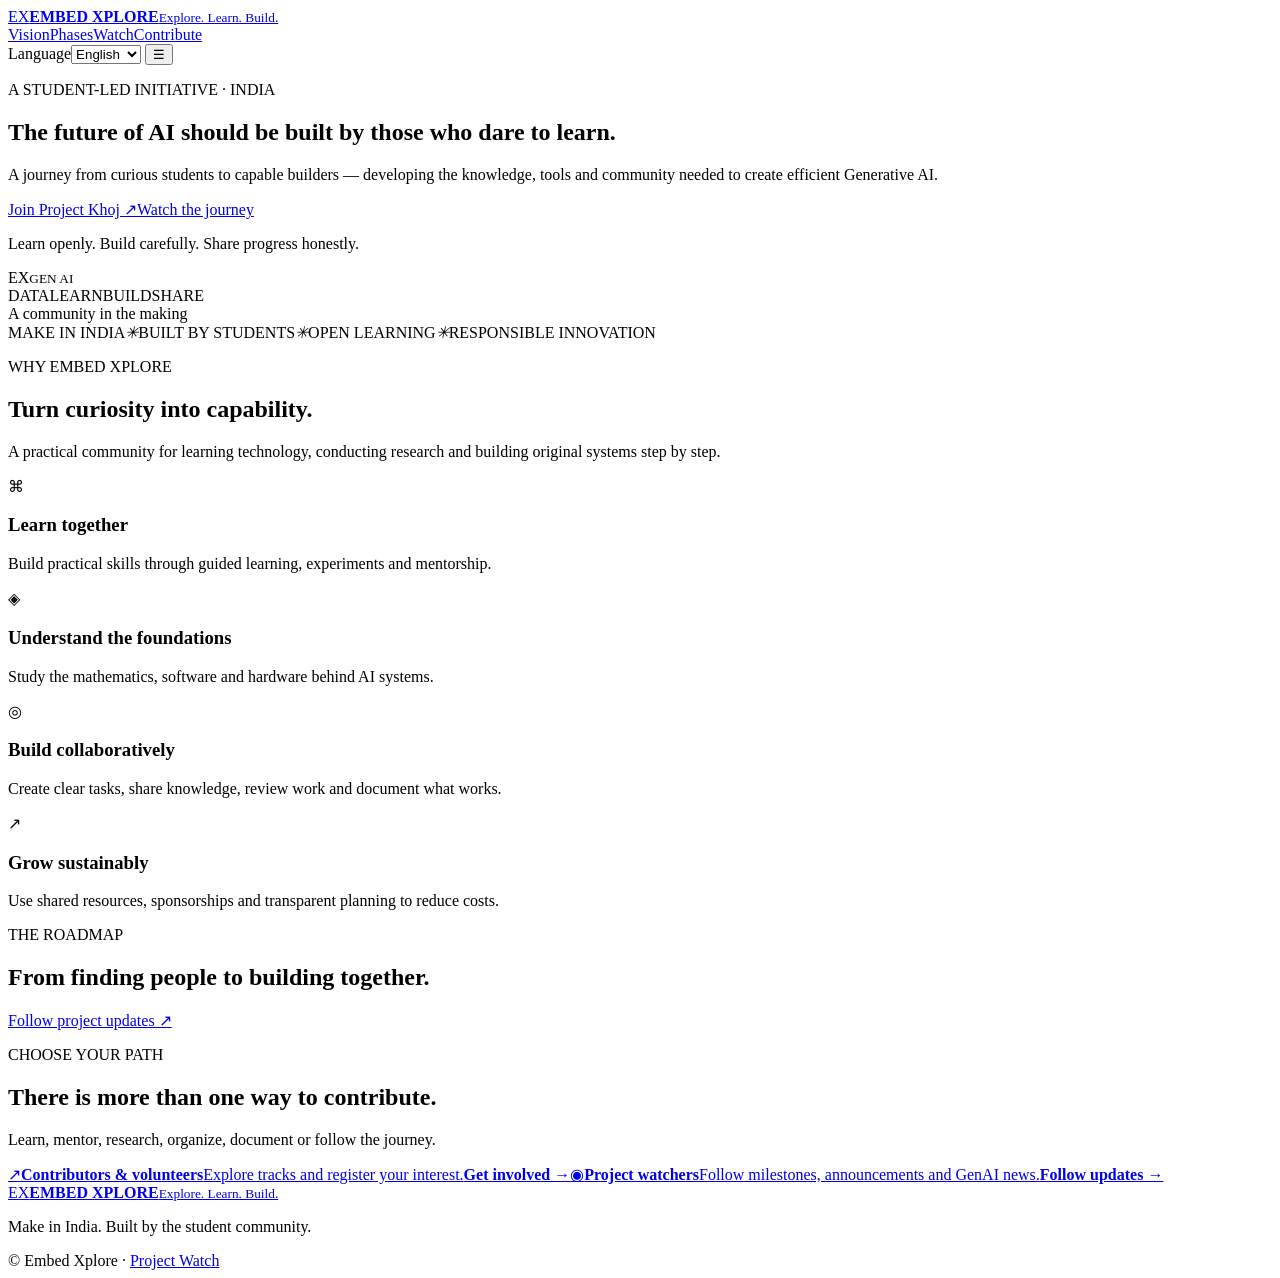
==== index.html @ 394c9fb5 "Add index.html for Embed Xplore website" ====
<!doctype html>
<html lang="en">
<head>
  <meta charset="utf-8"><meta name="viewport" content="width=device-width, initial-scale=1">
  <meta name="description" content="Embed Xplore — a student-led initiative to learn, research and build efficient Generative AI.">
  <title>Embed Xplore | Build the future of AI together</title><link rel="stylesheet" href="styles.css">
</head>
<body>
<header class="site-header">
  <a class="brand" href="index.html" aria-label="Embed Xplore home"><span class="brand-mark">EX</span><span><strong>EMBED XPLORE</strong><small>Explore. Learn. Build.</small></span></a>
  <nav class="main-nav" aria-label="Main navigation"><a href="#vision" data-i18n="navVision">Vision</a><a href="#phases" data-i18n="navPhases">Phases</a><a href="watch.html" data-i18n="navWatch">Watch</a><a href="contribute.html" class="nav-cta" data-i18n="navJoin">Contribute</a></nav>
  <label class="language-control"><span class="sr-only">Language</span><select id="languageSelect" aria-label="Choose language"><option value="en">English</option><option value="hi">हिन्दी</option><option value="pa">ਪੰਜਾਬੀ</option><option value="hinglish">Hinglish</option></select></label>
  <button class="menu-toggle" id="menuToggle" aria-label="Toggle navigation">☰</button>
</header>
<main>
<section class="hero"><div class="hero-copy"><p class="eyebrow"><span class="pulse"></span><span data-i18n="eyebrow">A STUDENT-LED INITIATIVE · INDIA</span></p><h1 data-i18n="heroTitle">The future of AI should be built by those who dare to learn.</h1><p class="hero-lede" data-i18n="heroText">A journey from curious students to capable builders — developing the knowledge, tools and community needed to create efficient Generative AI.</p><div class="hero-actions"><a class="button button-primary" href="contribute.html" data-i18n="joinKhoj">Join Project Khoj ↗</a><a class="button button-secondary" href="watch.html" data-i18n="watchJourney">Watch the journey</a></div><p class="hero-note" data-i18n="heroNote">Learn openly. Build carefully. Share progress honestly.</p></div>
<div class="hero-art" aria-label="Abstract AI network illustration"><div class="orbit orbit-one"></div><div class="orbit orbit-two"></div><div class="core-chip"><span>EX</span><small>GEN AI</small></div><span class="node node-a">DATA</span><span class="node node-b">LEARN</span><span class="node node-c">BUILD</span><span class="node node-d">SHARE</span><div class="art-caption"><span class="live-dot"></span><span data-i18n="artCaption">A community in the making</span></div></div></section>
<section class="ticker"><span>MAKE IN INDIA</span><i>✳</i><span>BUILT BY STUDENTS</span><i>✳</i><span>OPEN LEARNING</span><i>✳</i><span>RESPONSIBLE INNOVATION</span></section>
<section class="section" id="vision"><div class="section-heading"><p class="eyebrow" data-i18n="visionEyebrow">WHY EMBED XPLORE</p><h2 data-i18n="visionTitle">Turn curiosity into capability.</h2><p data-i18n="visionText">A practical community for learning technology, conducting research and building original systems step by step.</p></div><div class="feature-grid">
<article class="feature-card"><div class="feature-icon">⌘</div><h3 data-i18n="f1Title">Learn together</h3><p data-i18n="f1Text">Build practical skills through guided learning, experiments and mentorship.</p></article>
<article class="feature-card"><div class="feature-icon">◈</div><h3 data-i18n="f2Title">Understand the foundations</h3><p data-i18n="f2Text">Study the mathematics, software and hardware behind AI systems.</p></article>
<article class="feature-card"><div class="feature-icon">◎</div><h3 data-i18n="f3Title">Build collaboratively</h3><p data-i18n="f3Text">Create clear tasks, share knowledge, review work and document what works.</p></article>
<article class="feature-card"><div class="feature-icon">↗</div><h3 data-i18n="f4Title">Grow sustainably</h3><p data-i18n="f4Text">Use shared resources, sponsorships and transparent planning to reduce costs.</p></article></div></section>
<section class="section phase-section" id="phases"><div class="section-heading section-heading-row"><div><p class="eyebrow" data-i18n="phaseEyebrow">THE ROADMAP</p><h2 data-i18n="phaseTitle">From finding people to building together.</h2></div><a class="text-link" href="watch.html" data-i18n="allUpdates">Follow project updates ↗</a></div><div class="phase-grid" id="phaseGrid"></div></section>
<section class="split-cta"><div><p class="eyebrow" data-i18n="choosePath">CHOOSE YOUR PATH</p><h2 data-i18n="ctaTitle">There is more than one way to contribute.</h2><p data-i18n="ctaText">Learn, mentor, research, organize, document or follow the journey.</p></div><div class="cta-cards"><a class="path-card" href="contribute.html"><span class="path-symbol">↗</span><strong data-i18n="contributorTitle">Contributors & volunteers</strong><span data-i18n="contributorText">Explore tracks and register your interest.</span><b data-i18n="getInvolved">Get involved →</b></a><a class="path-card" href="watch.html"><span class="path-symbol">◉</span><strong data-i18n="watcherTitle">Project watchers</strong><span data-i18n="watcherText">Follow milestones, announcements and GenAI news.</span><b data-i18n="followUpdates">Follow updates →</b></a></div></section>
</main><footer class="site-footer"><a class="brand" href="index.html"><span class="brand-mark">EX</span><span><strong>EMBED XPLORE</strong><small>Explore. Learn. Build.</small></span></a><p data-i18n="footerLine">Make in India. Built by the student community.</p><span>© <span id="year"></span> Embed Xplore · <a href="watch.html">Project Watch</a></span></footer><script src="app.js"></script></body></html>
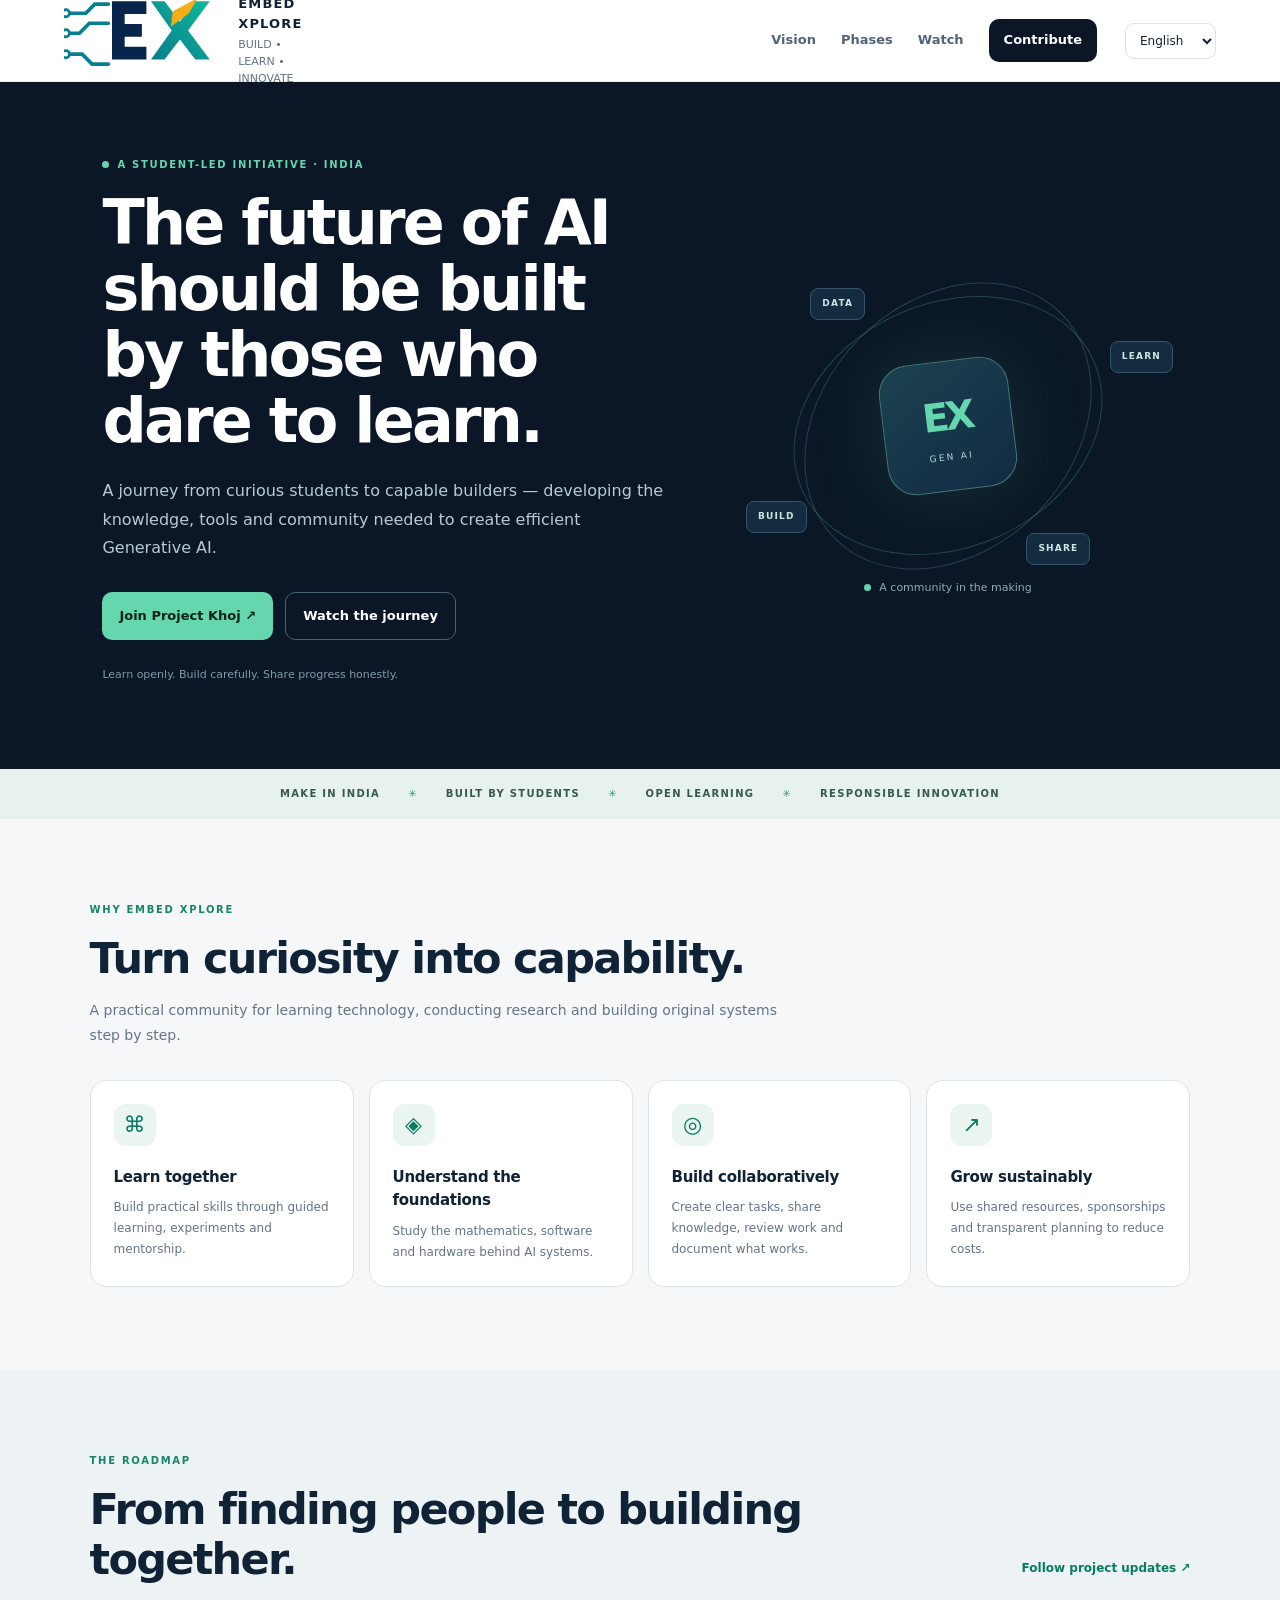
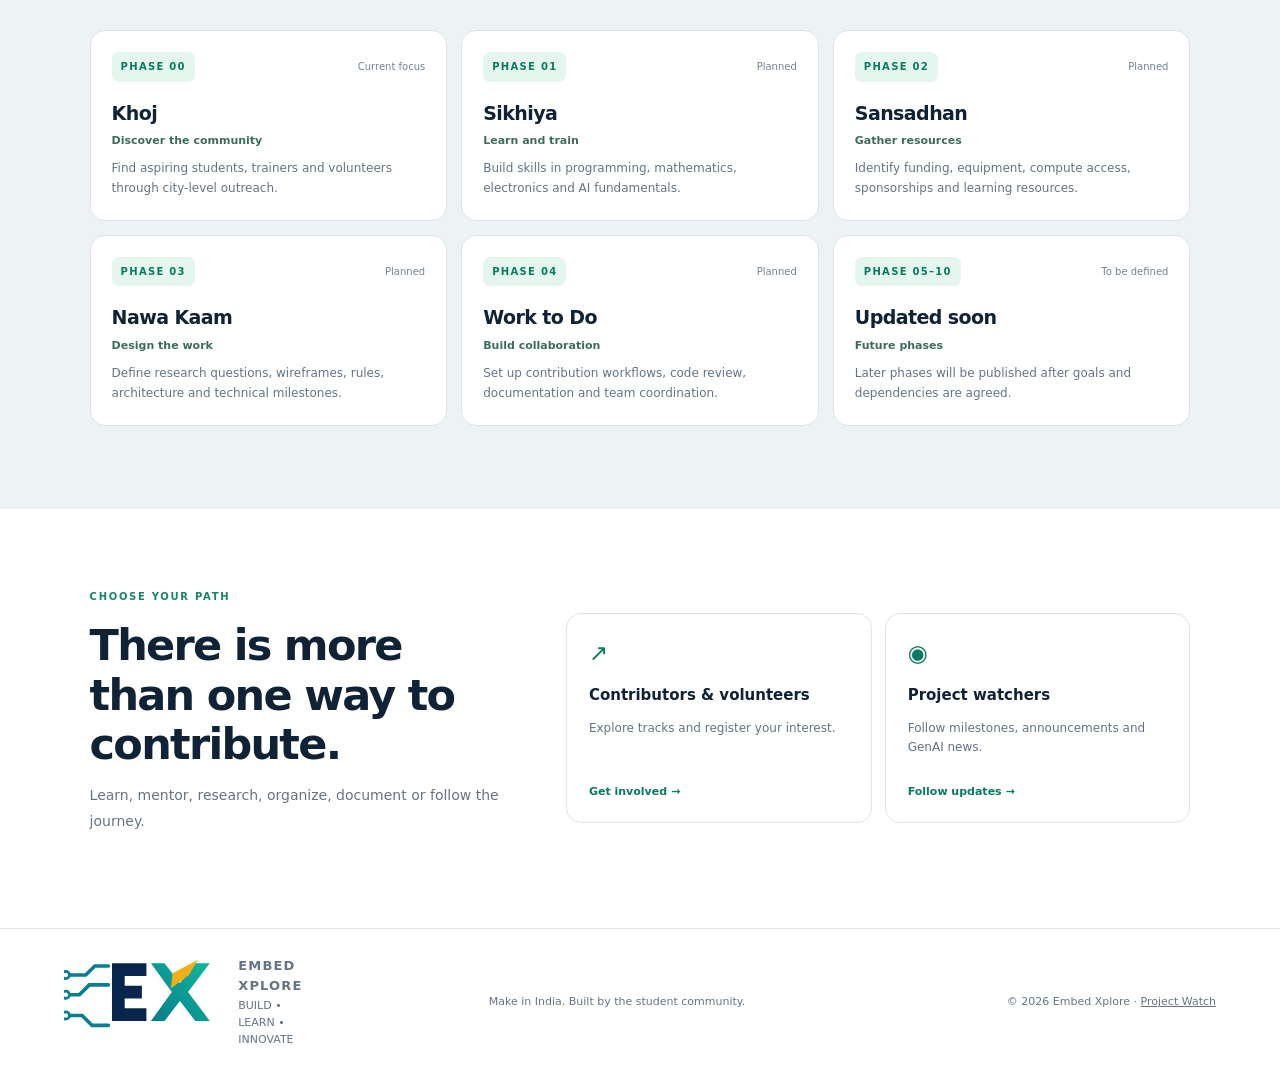
==== commit 3e7c3a83: "Apply selected Embed Xplore brand identity" ====
--- a/index.html
+++ b/index.html
@@ -7,7 +7,7 @@
 </head>
 <body>
 <header class="site-header">
-  <a class="brand" href="index.html" aria-label="Embed Xplore home"><span class="brand-mark">EX</span><span><strong>EMBED XPLORE</strong><small>Explore. Learn. Build.</small></span></a>
+  <a class="brand" href="index.html" aria-label="Embed Xplore home"><img class="brand-mark-img" src="assets/embed-xplore-mark.svg" alt="" aria-hidden="true"><span><strong>EMBED XPLORE</strong><small>BUILD • LEARN • INNOVATE</small></span></a>
   <nav class="main-nav" aria-label="Main navigation"><a href="#vision" data-i18n="navVision">Vision</a><a href="#phases" data-i18n="navPhases">Phases</a><a href="watch.html" data-i18n="navWatch">Watch</a><a href="contribute.html" class="nav-cta" data-i18n="navJoin">Contribute</a></nav>
   <label class="language-control"><span class="sr-only">Language</span><select id="languageSelect" aria-label="Choose language"><option value="en">English</option><option value="hi">हिन्दी</option><option value="pa">ਪੰਜਾਬੀ</option><option value="hinglish">Hinglish</option></select></label>
   <button class="menu-toggle" id="menuToggle" aria-label="Toggle navigation">☰</button>
@@ -23,4 +23,4 @@
 <article class="feature-card"><div class="feature-icon">↗</div><h3 data-i18n="f4Title">Grow sustainably</h3><p data-i18n="f4Text">Use shared resources, sponsorships and transparent planning to reduce costs.</p></article></div></section>
 <section class="section phase-section" id="phases"><div class="section-heading section-heading-row"><div><p class="eyebrow" data-i18n="phaseEyebrow">THE ROADMAP</p><h2 data-i18n="phaseTitle">From finding people to building together.</h2></div><a class="text-link" href="watch.html" data-i18n="allUpdates">Follow project updates ↗</a></div><div class="phase-grid" id="phaseGrid"></div></section>
 <section class="split-cta"><div><p class="eyebrow" data-i18n="choosePath">CHOOSE YOUR PATH</p><h2 data-i18n="ctaTitle">There is more than one way to contribute.</h2><p data-i18n="ctaText">Learn, mentor, research, organize, document or follow the journey.</p></div><div class="cta-cards"><a class="path-card" href="contribute.html"><span class="path-symbol">↗</span><strong data-i18n="contributorTitle">Contributors & volunteers</strong><span data-i18n="contributorText">Explore tracks and register your interest.</span><b data-i18n="getInvolved">Get involved →</b></a><a class="path-card" href="watch.html"><span class="path-symbol">◉</span><strong data-i18n="watcherTitle">Project watchers</strong><span data-i18n="watcherText">Follow milestones, announcements and GenAI news.</span><b data-i18n="followUpdates">Follow updates →</b></a></div></section>
-</main><footer class="site-footer"><a class="brand" href="index.html"><span class="brand-mark">EX</span><span><strong>EMBED XPLORE</strong><small>Explore. Learn. Build.</small></span></a><p data-i18n="footerLine">Make in India. Built by the student community.</p><span>© <span id="year"></span> Embed Xplore · <a href="watch.html">Project Watch</a></span></footer><script src="app.js"></script></body></html>+</main><footer class="site-footer"><a class="brand" href="index.html"><img class="brand-mark-img" src="assets/embed-xplore-mark.svg" alt="" aria-hidden="true"><span><strong>EMBED XPLORE</strong><small>BUILD • LEARN • INNOVATE</small></span></a><p data-i18n="footerLine">Make in India. Built by the student community.</p><span>© <span id="year"></span> Embed Xplore · <a href="watch.html">Project Watch</a></span></footer><script src="app.js"></script></body></html>
--- a/styles.css
+++ b/styles.css
@@ -0,0 +1 @@
+:root{--ink:#102235;--navy:#0b1726;--navy2:#122a43;--teal:#65d6ad;--paper:#f5f7f8;--muted:#637487;--line:#dce4e9;--pale:#eaf5f1;--shadow:0 18px 50px rgba(16,34,53,.08);font-family:Inter,ui-sans-serif,system-ui,-apple-system,"Segoe UI",sans-serif;color:var(--ink);background:var(--paper);font-synthesis:none}*{box-sizing:border-box}html{scroll-behavior:smooth}body{margin:0;line-height:1.55}a{color:inherit;text-decoration:none}button,input,select,textarea{font:inherit}.sr-only{position:absolute;width:1px;height:1px;padding:0;margin:-1px;overflow:hidden;clip:rect(0,0,0,0);white-space:nowrap;border:0}.site-header{height:82px;padding:0 clamp(20px,5vw,76px);display:flex;align-items:center;gap:28px;background:#fff;border-bottom:1px solid #e7ecef;position:sticky;top:0;z-index:20}.brand{display:flex;align-items:center;gap:11px;min-width:max-content}.brand-mark{width:42px;height:42px;display:grid;place-items:center;border-radius:12px;background:var(--navy2);color:var(--teal);font-size:15px;font-weight:850;letter-spacing:-1px}.brand strong{display:block;letter-spacing:.09em;font-size:13px}.brand small{display:block;font-size:11px;color:var(--muted);margin-top:1px}.main-nav{display:flex;align-items:center;gap:25px;margin-left:auto;font-size:13px;font-weight:650}.main-nav a:not(.nav-cta){color:#516477}.main-nav a:hover,.text-link:hover{color:#087b60}.nav-cta{padding:11px 15px;border-radius:10px;background:var(--navy);color:white}.language-control select{border:1px solid var(--line);border-radius:9px;background:#fff;padding:9px 10px;color:var(--ink);max-width:135px;font-size:12px}.menu-toggle{display:none;border:1px solid var(--line);background:#fff;border-radius:8px;padding:8px 11px}.hero{background:var(--navy);color:#fff;min-height:530px;padding:75px clamp(24px,8vw,120px);display:grid;grid-template-columns:1.1fr .9fr;align-items:center;gap:55px;overflow:hidden}.hero-copy{max-width:650px}.eyebrow{font-size:10px;font-weight:800;letter-spacing:.17em;color:#168568;margin:0 0 17px}.hero .eyebrow,.page-hero .eyebrow{color:var(--teal)}.pulse,.live-dot,.status-dot{display:inline-block;width:7px;height:7px;background:var(--teal);border-radius:50%;margin-right:8px}.hero h1,.page-hero h1{font-size:clamp(37px,5vw,62px);line-height:1.07;letter-spacing:-.045em;margin:0 0 22px;max-width:720px}.hero-lede,.page-hero>p:not(.eyebrow){font-size:16px;color:#b9c9d6;max-width:620px;line-height:1.8}.hero-actions{display:flex;gap:12px;flex-wrap:wrap;margin-top:29px}.button{border:0;display:inline-flex;align-items:center;justify-content:center;gap:12px;border-radius:10px;padding:13px 17px;font-size:13px;font-weight:750;cursor:pointer;transition:transform .15s}.button:hover{transform:translateY(-1px)}.button-primary{background:var(--teal);color:#09231c}.button-secondary{border:1px solid #496075;color:#fff;background:transparent}.hero-note{margin-top:26px;color:#8299aa;font-size:11px}.hero-art{height:340px;position:relative;display:grid;place-items:center}.orbit{position:absolute;border:1px solid rgba(101,214,173,.25);border-radius:50%;transform:rotate(-24deg)}.orbit-one{width:320px;height:245px}.orbit-two{width:250px;height:320px;transform:rotate(45deg);border-color:rgba(113,166,208,.28)}.core-chip{width:130px;height:130px;border:1px solid #417b76;border-radius:29px;background:linear-gradient(145deg,#1b4250,#122a43);box-shadow:0 0 75px #65d6ad24;display:flex;flex-direction:column;align-items:center;justify-content:center;gap:4px;transform:rotate(-7deg);z-index:1}.core-chip span{font-size:39px;font-weight:850;color:var(--teal);letter-spacing:-4px}.core-chip small{font-size:9px;letter-spacing:.25em;color:#b7d7d1}.node{position:absolute;border:1px solid #35566b;background:#132c40;color:#cce5e0;padding:8px 11px;border-radius:8px;font-size:9px;letter-spacing:.13em;font-weight:800}.node-a{top:32px;left:20%}.node-b{top:85px;right:1%}.node-c{bottom:63px;left:6%}.node-d{bottom:31px;right:19%}.art-caption{position:absolute;bottom:0;color:#92a9b8;font-size:11px}.ticker{display:flex;justify-content:center;align-items:center;gap:28px;flex-wrap:wrap;background:#e7f2ee;padding:17px 20px;font-size:10px;font-weight:850;letter-spacing:.13em;color:#36594f}.ticker i{font-style:normal;color:#1e9a77}.section{padding:83px clamp(22px,7vw,100px)}.section-heading{max-width:690px;margin-bottom:32px}.section-heading h2,.split-cta h2,.newsletter h2{font-size:clamp(29px,3.6vw,43px);line-height:1.15;letter-spacing:-.04em;margin:0 0 14px}.section-heading>p:not(.eyebrow),.split-cta p:not(.eyebrow),.newsletter p:not(.eyebrow){color:var(--muted);font-size:14px;line-height:1.8}.feature-grid{display:grid;grid-template-columns:repeat(4,1fr);gap:15px}.feature-card{background:#fff;border:1px solid var(--line);border-radius:16px;padding:23px;min-height:205px}.feature-icon{width:42px;height:42px;border-radius:12px;background:var(--pale);color:#087b60;display:grid;place-items:center;font-size:22px;margin-bottom:20px}.feature-card h3,.track-list h3{font-size:15px;margin:0 0 8px;letter-spacing:-.02em}.feature-card p,.track-list p{font-size:12px;color:var(--muted);line-height:1.75;margin:0}.phase-section,.news-section{background:#edf2f4}.section-heading-row{display:flex;justify-content:space-between;align-items:end;gap:25px;max-width:none}.text-link{font-size:12px;font-weight:800;white-space:nowrap;color:#087b60;margin-bottom:20px}.phase-grid{display:grid;grid-template-columns:repeat(3,1fr);gap:14px}.phase-card{border:1px solid var(--line);background:#fff;border-radius:15px;padding:21px;min-height:180px}.phase-top{display:flex;justify-content:space-between;align-items:center;margin-bottom:17px}.phase-number{font-size:10px;font-weight:850;letter-spacing:.13em;color:#087b60;background:#e5f6ef;padding:7px 9px;border-radius:7px}.phase-status{font-size:10px;color:#718293}.phase-card h3{font-size:19px;margin:0 0 4px;letter-spacing:-.03em}.phase-subtitle{font-size:11px;font-weight:750;color:#3d6c5f;margin-bottom:9px}.phase-card p{font-size:12px;color:var(--muted);line-height:1.7;margin:0}.split-cta{background:#fff;padding:80px clamp(22px,7vw,100px);display:grid;grid-template-columns:.8fr 1.2fr;gap:60px;align-items:center}.cta-cards{display:grid;grid-template-columns:1fr 1fr;gap:13px}.path-card{border:1px solid var(--line);border-radius:15px;padding:22px;display:flex;flex-direction:column;align-items:flex-start;min-height:210px;gap:12px;transition:box-shadow .2s,transform .2s}.path-card:hover{box-shadow:var(--shadow);transform:translateY(-2px)}.path-symbol{font-size:23px;color:#087b60}.path-card strong{font-size:15px}.path-card span:not(.path-symbol){font-size:12px;color:var(--muted);line-height:1.6}.path-card b{font-size:11px;color:#087b60;margin-top:auto}.site-footer{display:flex;align-items:center;justify-content:space-between;gap:20px;flex-wrap:wrap;padding:27px clamp(22px,5vw,76px);background:#fff;border-top:1px solid var(--line);font-size:11px;color:var(--muted)}.site-footer p{margin:0}.site-footer>span a{text-decoration:underline}.page-hero{background:var(--navy);color:#fff;padding:72px clamp(22px,9vw,130px) 75px}.page-hero h1{max-width:780px}.page-hero>p:not(.eyebrow){max-width:700px}.form-layout{display:grid;grid-template-columns:.8fr 1.2fr;gap:50px;align-items:start}.form-aside h2,.form-card h2{font-size:25px;letter-spacing:-.035em;margin:0 0 12px}.track-list{display:grid;gap:21px;margin-top:29px}.track-list article{display:grid;grid-template-columns:38px 1fr;gap:12px}.track-list article>span{width:34px;height:34px;border-radius:9px;background:#e1f4ec;color:#087b60;display:grid;place-items:center;font-size:11px;font-weight:850}.track-list h3{margin-bottom:5px}.notice{background:#e9f4ef;border:1px solid #d4e9df;border-radius:12px;padding:17px;margin-top:30px;font-size:12px}.notice p{color:#4d6a60;line-height:1.7;margin:7px 0 0}.form-card{background:#fff;border:1px solid var(--line);border-radius:18px;padding:28px;box-shadow:var(--shadow)}.muted{color:var(--muted);font-size:12px}.form-card label:not(.check-row){display:block;margin-top:17px}.form-card label>span{display:block;font-size:12px;font-weight:750;margin-bottom:7px}.form-card input,.form-card select,.form-card textarea,.newsletter-form input{width:100%;border:1px solid #d5dfe5;border-radius:9px;padding:12px;background:#fff;color:var(--ink);outline:none}.form-card input:focus,.form-card select:focus,.form-card textarea:focus,.newsletter-form input:focus{border-color:#36a887;box-shadow:0 0 0 3px #65d6ad26}.check-row{display:flex;gap:10px;align-items:flex-start;margin:19px 0;font-size:11px;color:var(--muted)}.check-row input{width:auto;margin-top:3px}.check-row span{display:inline!important;font-weight:500!important}.full-width{width:100%}.fine-print{font-size:10px;color:#788998;line-height:1.65}.form-result{font-size:12px;color:#087b60;margin-top:12px;overflow-wrap:anywhere}.watcher-hero{padding-bottom:85px}.status-pill{display:inline-flex;align-items:center;gap:7px;padding:9px 12px;border:1px solid #d0e5dc;border-radius:999px;background:#f8fffb;color:#3c6a5a;font-size:11px;white-space:nowrap}.status-dot{margin:0}.news-controls{display:flex;align-items:center;justify-content:space-between;gap:16px;flex-wrap:wrap;margin:20px 0}.segmented{display:flex;padding:4px;border:1px solid var(--line);border-radius:11px;background:#fff;gap:3px}.segmented button{border:0;border-radius:8px;background:transparent;padding:9px 13px;font-size:11px;font-weight:750;color:var(--muted);cursor:pointer}.segmented button.active{background:var(--navy);color:#fff}.news-grid{display:grid;grid-template-columns:repeat(3,1fr);gap:14px}.news-card{background:#fff;border:1px solid var(--line);border-radius:15px;padding:22px;min-height:215px;display:flex;flex-direction:column}.news-tag{color:#087b60;font-size:9px;font-weight:850;letter-spacing:.13em;text-transform:uppercase}.news-card h3{font-size:17px;line-height:1.35;letter-spacing:-.025em;margin:14px 0 9px}.news-card p{font-size:12px;line-height:1.75;color:var(--muted);margin:0 0 18px}.news-card .news-meta{font-size:10px;color:#80909c;margin-top:auto}.news-card a{color:#087b60;font-weight:750;font-size:11px;margin-top:12px}.automation-panel{margin-top:18px;padding:23px;border-radius:15px;background:#fff;border:1px solid var(--line);display:flex;gap:20px}.automation-panel .feature-icon{flex-shrink:0}.automation-panel h3{margin:0 0 8px}.automation-panel p,.automation-panel li{font-size:12px;color:var(--muted);line-height:1.8}.newsletter{background:var(--navy);color:#fff;padding:55px clamp(22px,7vw,100px);display:grid;grid-template-columns:1fr 1fr;gap:40px;align-items:center}.newsletter h2{font-size:30px}.newsletter p:not(.eyebrow){color:#afc1ce}.newsletter-form{display:grid;grid-template-columns:1fr auto;gap:10px}.newsletter-form input{min-width:0}.newsletter-form .fine-print{grid-column:1/-1;color:#a7b9c6}.newsletter .eyebrow{color:var(--teal)}[hidden]{display:none!important}.conditional-fields{border:1px solid #dce8e3;background:#f7fbf9;border-radius:11px;padding:15px;margin-top:18px}.conditional-fields h3{font-size:13px;margin:0 0 6px}.conditional-fields label:not(.check-row){display:block;margin-top:12px}@media(max-width:900px){.site-header{gap:13px;padding:0 20px}.main-nav{gap:14px}.hero{padding:65px 32px;gap:20px}.hero-art{transform:scale(.9)}.feature-grid{grid-template-columns:repeat(2,1fr)}.phase-grid{grid-template-columns:repeat(2,1fr)}.split-cta{gap:28px}.form-layout{gap:25px}.news-grid{grid-template-columns:repeat(2,1fr)}}@media(max-width:680px){.site-header{height:72px}.menu-toggle{display:block;margin-left:auto}.main-nav{display:none;position:absolute;top:71px;left:0;right:0;background:#fff;padding:18px 22px 22px;box-shadow:0 12px 20px #10223512;flex-direction:column;align-items:stretch;gap:16px}.main-nav.open{display:flex}.main-nav a{padding:6px}.main-nav .nav-cta{text-align:center}.language-control{margin-left:auto}.language-control select{max-width:105px;padding:8px 5px;font-size:11px}.hero{grid-template-columns:1fr;padding:55px 24px 30px}.hero h1,.page-hero h1{font-size:42px}.hero-art{height:260px;transform:scale(.85);margin-top:-4px}.ticker{gap:12px;font-size:8px}.section{padding:60px 22px}.feature-grid,.phase-grid,.news-grid{grid-template-columns:1fr}.section-heading-row{align-items:flex-start;flex-direction:column;gap:0}.text-link{margin:0}.split-cta,.form-layout,.newsletter{grid-template-columns:1fr;padding:58px 22px;gap:25px}.cta-cards{grid-template-columns:1fr}.page-hero{padding:54px 24px}.form-card{padding:21px}.site-footer{align-items:flex-start;flex-direction:column;gap:13px}.newsletter-form{grid-template-columns:1fr}.automation-panel{flex-direction:column}.news-controls{align-items:flex-start}.status-pill{white-space:normal}}
